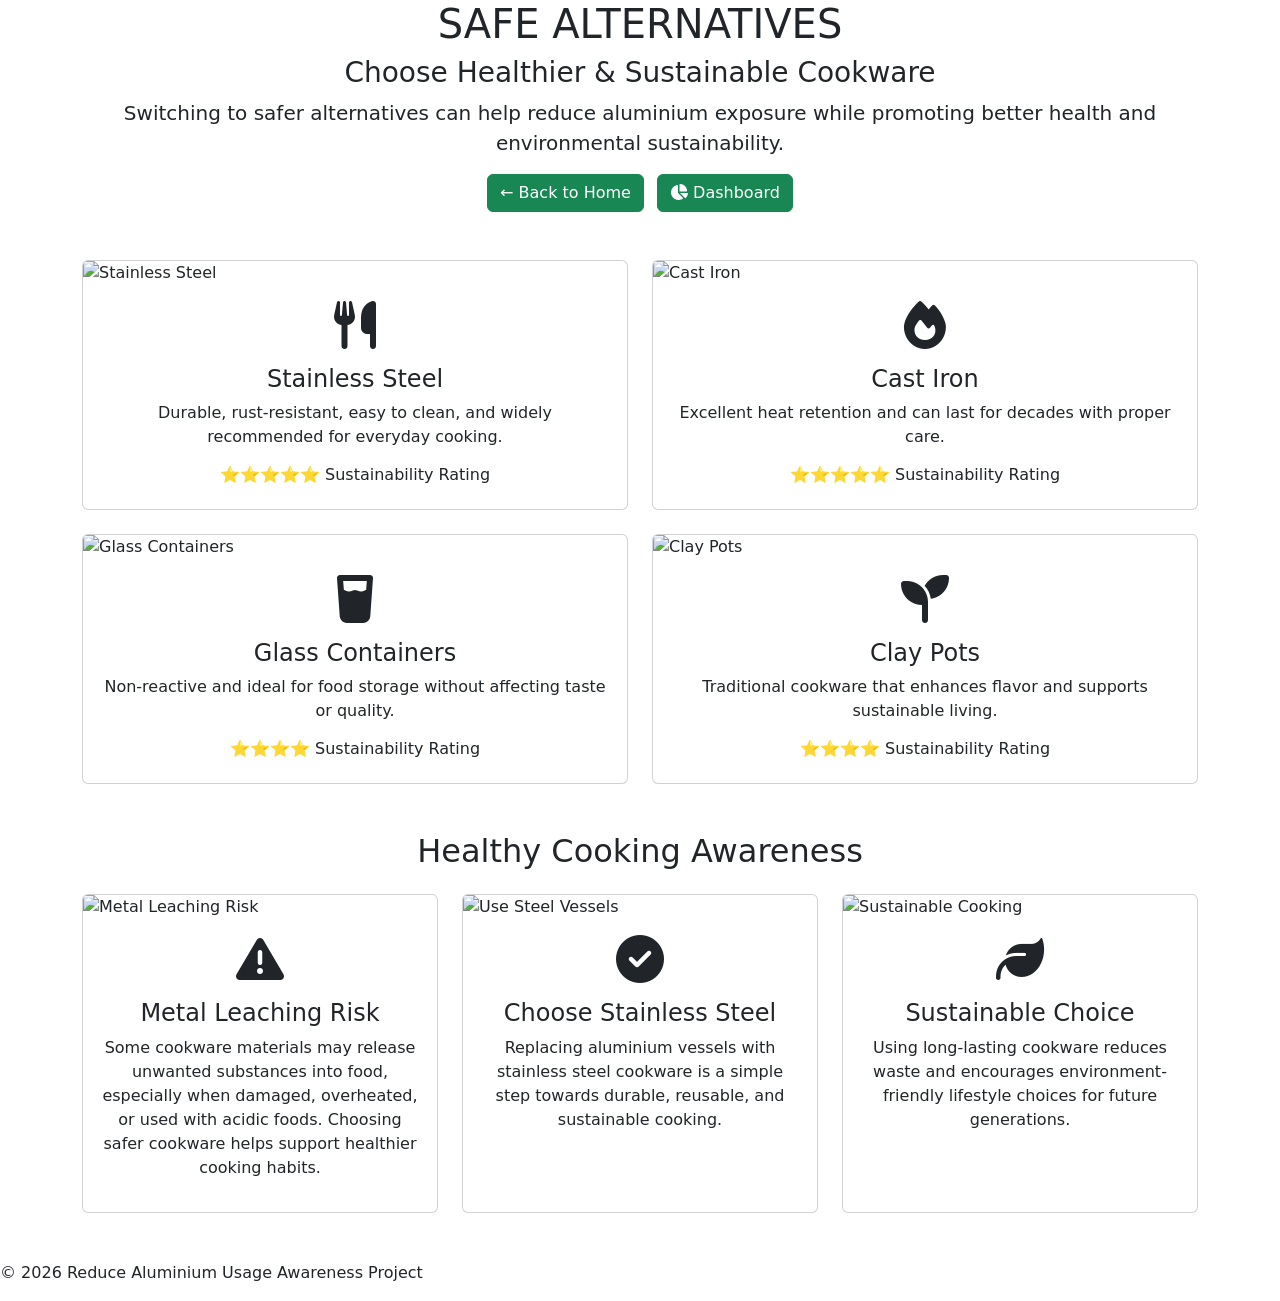
==== alternatives.html @ 0e7bb36b "Add files via upload" ====
<!DOCTYPE html>
<html lang="en">
<head>
<meta charset="UTF-8">
<meta name="viewport" content="width=device-width, initial-scale=1.0">

<title>Safe Alternatives</title>

<link href="https://cdn.jsdelivr.net/npm/bootstrap@5.3.3/dist/css/bootstrap.min.css" rel="stylesheet">
<link rel="stylesheet" href="https://cdnjs.cloudflare.com/ajax/libs/font-awesome/6.5.1/css/all.min.css">
<link rel="stylesheet" href="css/style.css">
</head>

<body>

<section class="hero text-center">
<div class="container">

<h1 class="main-title">
SAFE ALTERNATIVES
</h1>

<h3 class="hero-subtitle">
Choose Healthier & Sustainable Cookware
</h3>

<p class="lead">
Switching to safer alternatives can help reduce aluminium exposure while promoting better health and environmental sustainability.
</p>

<a href="index.html" class="btn btn-success">
← Back to Home
</a>

<a href="dashboard.html" class="btn btn-success ms-2">
<i class="fas fa-chart-pie"></i>
Dashboard
</a>

</div>
</section>

<div class="container my-5">

<div class="row g-4">

<div class="col-md-6">
<div class="card custom-card h-100">
<img src="images/steel.jpg" class="card-img-top" alt="Stainless Steel">
<div class="card-body text-center">
<i class="fas fa-utensils fa-3x mb-3"></i>
<h4>Stainless Steel</h4>
<p>Durable, rust-resistant, easy to clean, and widely recommended for everyday cooking.</p>
<h6>⭐⭐⭐⭐⭐ Sustainability Rating</h6>
</div>
</div>
</div>

<div class="col-md-6">
<div class="card custom-card h-100">
<img src="images/castriron.jpg" class="card-img-top" alt="Cast Iron">
<div class="card-body text-center">
<i class="fas fa-fire fa-3x mb-3"></i>
<h4>Cast Iron</h4>
<p>Excellent heat retention and can last for decades with proper care.</p>
<h6>⭐⭐⭐⭐⭐ Sustainability Rating</h6>
</div>
</div>
</div>

<div class="col-md-6">
<div class="card custom-card h-100">
<img src="images/glass.jpg" class="card-img-top" alt="Glass Containers">
<div class="card-body text-center">
<i class="fas fa-glass-water fa-3x mb-3"></i>
<h4>Glass Containers</h4>
<p>Non-reactive and ideal for food storage without affecting taste or quality.</p>
<h6>⭐⭐⭐⭐ Sustainability Rating</h6>
</div>
</div>
</div>

<div class="col-md-6">
<div class="card custom-card h-100">
<img src="images/claypot.jpg" class="card-img-top" alt="Clay Pots">
<div class="card-body text-center">
<i class="fas fa-seedling fa-3x mb-3"></i>
<h4>Clay Pots</h4>
<p>Traditional cookware that enhances flavor and supports sustainable living.</p>
<h6>⭐⭐⭐⭐ Sustainability Rating</h6>
</div>
</div>
</div>

</div>

</div>
<!-- Awareness Images Section -->

<div class="container my-5">

<h2 class="text-center mb-4">
Healthy Cooking Awareness
</h2>


<div class="row g-4">


<!-- Image 1 -->

<div class="col-md-4">

<div class="card custom-card h-100">

<img src="images/leaching-risk.jpeg" 
class="card-img-top" 
alt="Metal Leaching Risk">


<div class="card-body text-center">

<i class="fas fa-triangle-exclamation fa-3x mb-3"></i>

<h4>Metal Leaching Risk</h4>

<p>
Some cookware materials may release unwanted substances into food,
especially when damaged, overheated, or used with acidic foods.
Choosing safer cookware helps support healthier cooking habits.
</p>

</div>

</div>

</div>



<!-- Image 2 -->

<div class="col-md-4">

<div class="card custom-card h-100">


<img src="images/use-steel.jpeg"
class="card-img-top"
alt="Use Steel Vessels">


<div class="card-body text-center">


<i class="fas fa-check-circle fa-3x mb-3"></i>


<h4>Choose Stainless Steel</h4>


<p>
Replacing aluminium vessels with stainless steel cookware is a
simple step towards durable, reusable, and sustainable cooking.
</p>


</div>

</div>

</div>




<!-- Image 3 -->

<div class="col-md-4">

<div class="card custom-card h-100">


<img src="images/sustainable-cooking.jpeg"
class="card-img-top"
alt="Sustainable Cooking">


<div class="card-body text-center">


<i class="fas fa-leaf fa-3x mb-3"></i>


<h4>Sustainable Choice</h4>


<p>
Using long-lasting cookware reduces waste and encourages
environment-friendly lifestyle choices for future generations.
</p>


</div>

</div>

</div>


</div>

</div>

<footer>
<p>
© 2026 Reduce Aluminium Usage Awareness Project
</p>
</footer>

</body>
</html>
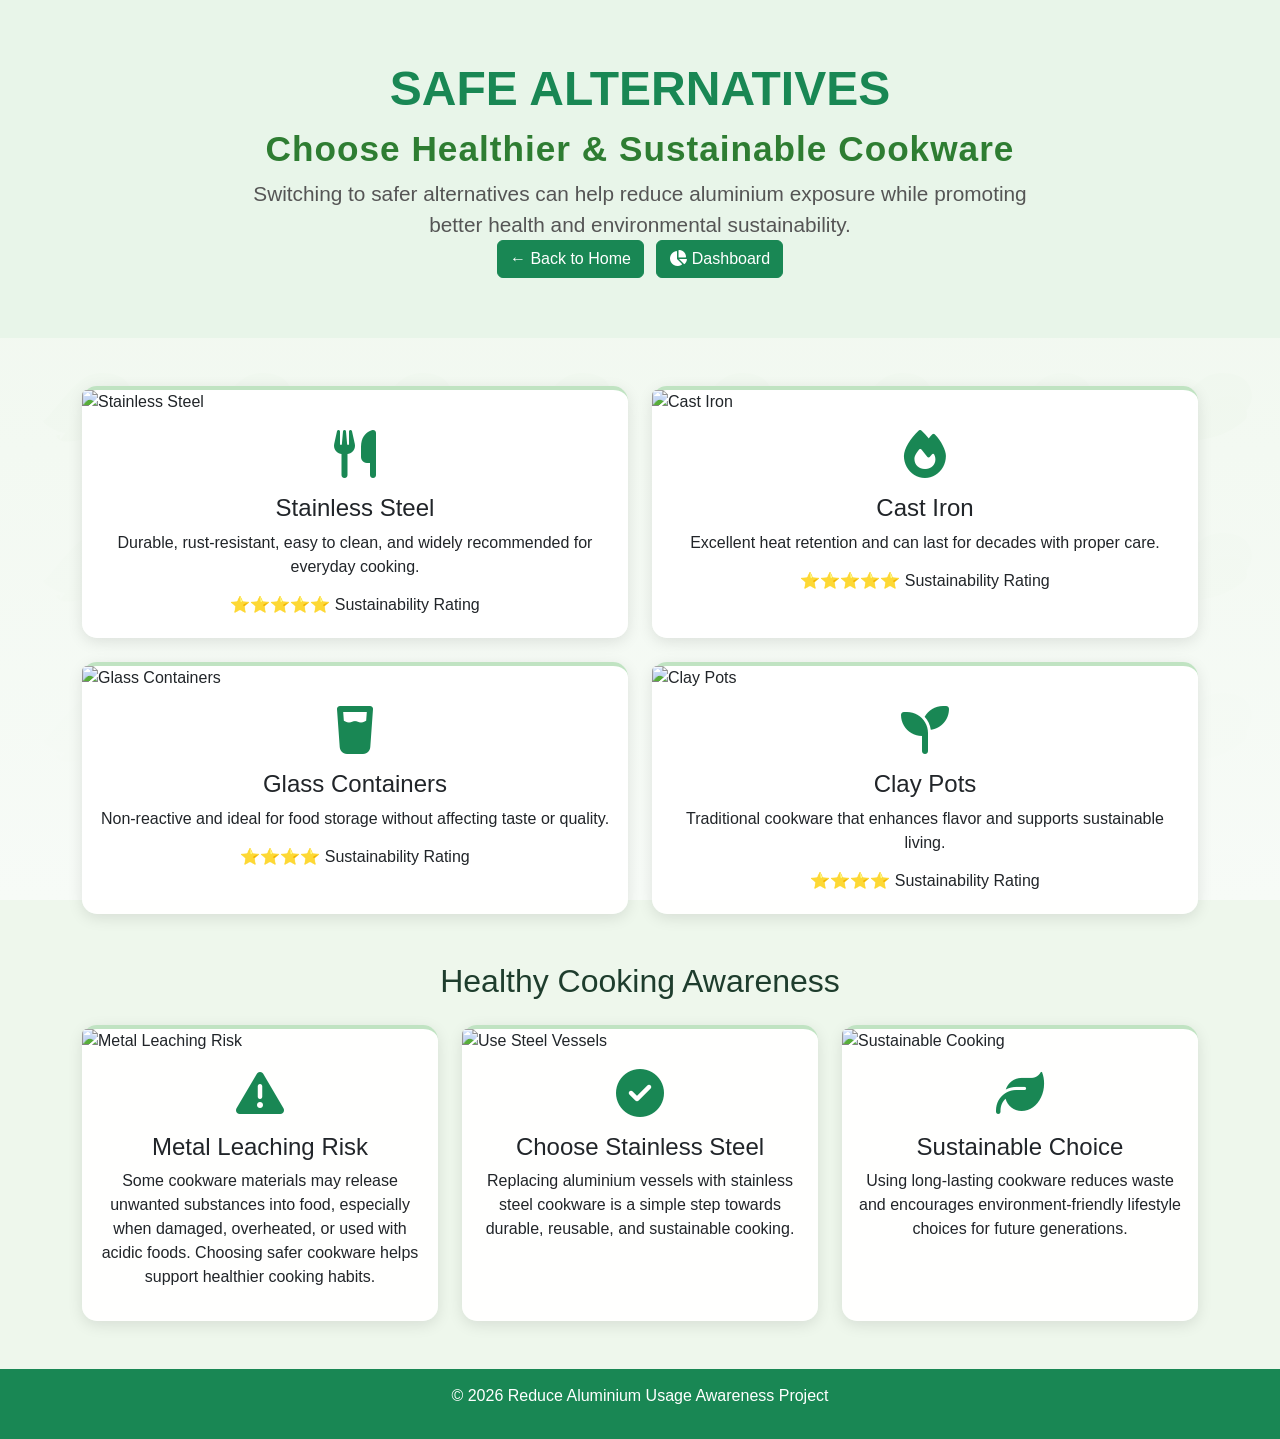
==== commit 06000d3d: "Fix HTML formatting and update stylesheet link" ====
--- a/alternatives.html
+++ b/alternatives.html
@@ -9,7 +9,7 @@
 
 <link href="https://cdn.jsdelivr.net/npm/bootstrap@5.3.3/dist/css/bootstrap.min.css" rel="stylesheet">
 <link rel="stylesheet" href="https://cdnjs.cloudflare.com/ajax/libs/font-awesome/6.5.1/css/all.min.css">
-<link rel="stylesheet" href="css/style.css">
+<link rel="stylesheet" href="style.css">
 </head>
 
 <body>
--- a/style.css
+++ b/style.css
@@ -0,0 +1,163 @@
+body{
+  font-family: Arial, sans-serif;
+  background-color: #eef7ec;
+  background-image:
+    linear-gradient(180deg, rgba(239,247,237,0.96), rgba(247,251,247,1)),
+    radial-gradient(circle at 20% 10%, rgba(255,255,255,0.85), transparent 18%),
+    radial-gradient(circle at 80% 30%, rgba(255,255,255,0.8), transparent 14%),
+    radial-gradient(circle at 50% 90%, rgba(220,241,214,0.8), transparent 18%),
+    url("data:image/svg+xml,%3Csvg xmlns='http://www.w3.org/2000/svg' width='160' height='160' viewBox='0 0 160 160'%3E%3Cpath fill='%2390c18a' d='M45 100c10-10 30-40 45-45s30 0 35 5 10 15 5 25-20 20-35 25-30 5-40 0-15-10-10-10z'/%3E%3Cpath fill='%2382b769' d='M60 120c10-12 25-35 35-40s20-5 25 0 10 15 5 20-20 15-35 18-25 5-30 2-5-5 0-5z'/%3E%3C/svg%3E");
+  background-repeat: repeat;
+  background-attachment: fixed;
+  color: #1e3d2d;
+  min-height: 100vh;
+  position: relative;
+  overflow-x: hidden;
+}
+
+body::before {
+  /* subtle, dense emoji pattern for a botanical feel */
+  content: "🌿 🌱 🍃 🌿 🌱 🍃 🌿 🌱 🍃 🌿 🌱 🍃 🌿 🌱 🍃 🌿 🌱 🍃\A\
+🌱 🍃 🌿 🌱 🍃 🌿 🌱 🍃 🌿 🌱 🍃 🌿 🌱 🍃 🌿 🌱 🍃\A\
+🍃 🌿 🌱 🍃 🌿 🌱 🍃 🌿 🌱 🍃 🌿 🌱 🍃 🌿 🌱 🍃\A\
+🌿 🌱 🍃 🌿 🌱 🍃 🌿 🌱 🍃 🌿 🌱 🍃 🌿 🌱 🍃 🌿 🌱 🍃";
+  position: fixed;
+  inset: 0;
+  pointer-events: none;
+  color: rgba(34, 139, 34, 0.06);
+  font-size: 1.7rem;
+  line-height: 2.2rem;
+  white-space: pre-wrap;
+  text-align: center;
+  z-index: 0;
+  mix-blend-mode: multiply;
+  transform: translateY(-6vh) rotate(-1deg);
+}
+
+.hero{
+  padding:60px 20px;
+  background:#e8f5e9;
+}
+
+.hero h1{
+font-size:3rem;
+font-weight:bold;
+color:#198754;
+}
+
+.hero p{
+font-size:1.3rem;
+}
+
+.custom-card{
+transition:0.3s;
+border:none;
+box-shadow:0 4px 10px rgba(0,0,0,0.1);
+}
+
+.custom-card:hover{
+transform:translateY(-8px);
+}
+
+.card-link{
+text-decoration:none;
+color:black;
+}
+
+footer{
+background:#198754;
+color:white;
+text-align:center;
+padding:15px;
+margin-top:30px;
+}
+.custom-card{
+border:none;
+border-radius:15px;
+box-shadow:0 4px 15px rgba(0,0,0,0.1);
+transition:0.3s;
+background:white;
+}
+
+.custom-card:hover{
+transform:translateY(-10px);
+}
+
+.custom-card i{
+color:#198754;
+}
+.hero-subtitle{
+font-size:2.2rem;
+font-weight:700;
+color:#2e7d32;
+letter-spacing:1px;
+margin-top:10px;
+}
+
+.lead{
+font-size: 1.2rem;
+max-width: 800px;
+margin: auto;
+color: #555;
+}
+.main-title{
+font-size:4rem;
+font-weight:800;
+color:#198754;
+text-transform:uppercase;
+margin-bottom:10px;
+}
+
+.hero-tagline{
+font-size:1.6rem;
+font-weight:500;
+color:#555;
+margin-bottom:20px;
+}
+
+.hero img{
+max-width:800px;
+width:100%;
+border-radius:15px;
+}
+
+.custom-card{
+  border:none;
+  border-radius:15px;
+  box-shadow:0 4px 15px rgba(0,0,0,0.1);
+  transition:0.3s;
+  background: rgba(255,255,255,0.95);
+  border-top: 4px solid rgba(76, 175, 80, 0.35);
+}
+
+.custom-card:hover{
+  transform:translateY(-10px);
+  box-shadow:0 15px 30px rgba(0,0,0,0.12);
+}
+
+.custom-card i{
+  color:#198754;
+}
+
+.hero img{
+  border: 6px solid rgba(76, 175, 80, 0.18);
+  box-shadow: 0 20px 40px rgba(76, 175, 80, 0.12);
+}
+
+.hero, .custom-card{
+  position: relative;
+  z-index: 1;
+}
+```css
+.card-img-top{
+height:250px;
+object-fit:cover;
+}
+```
+.custom-card{
+transition:0.3s;
+}
+
+.custom-card:hover{
+transform:translateY(-10px);
+}
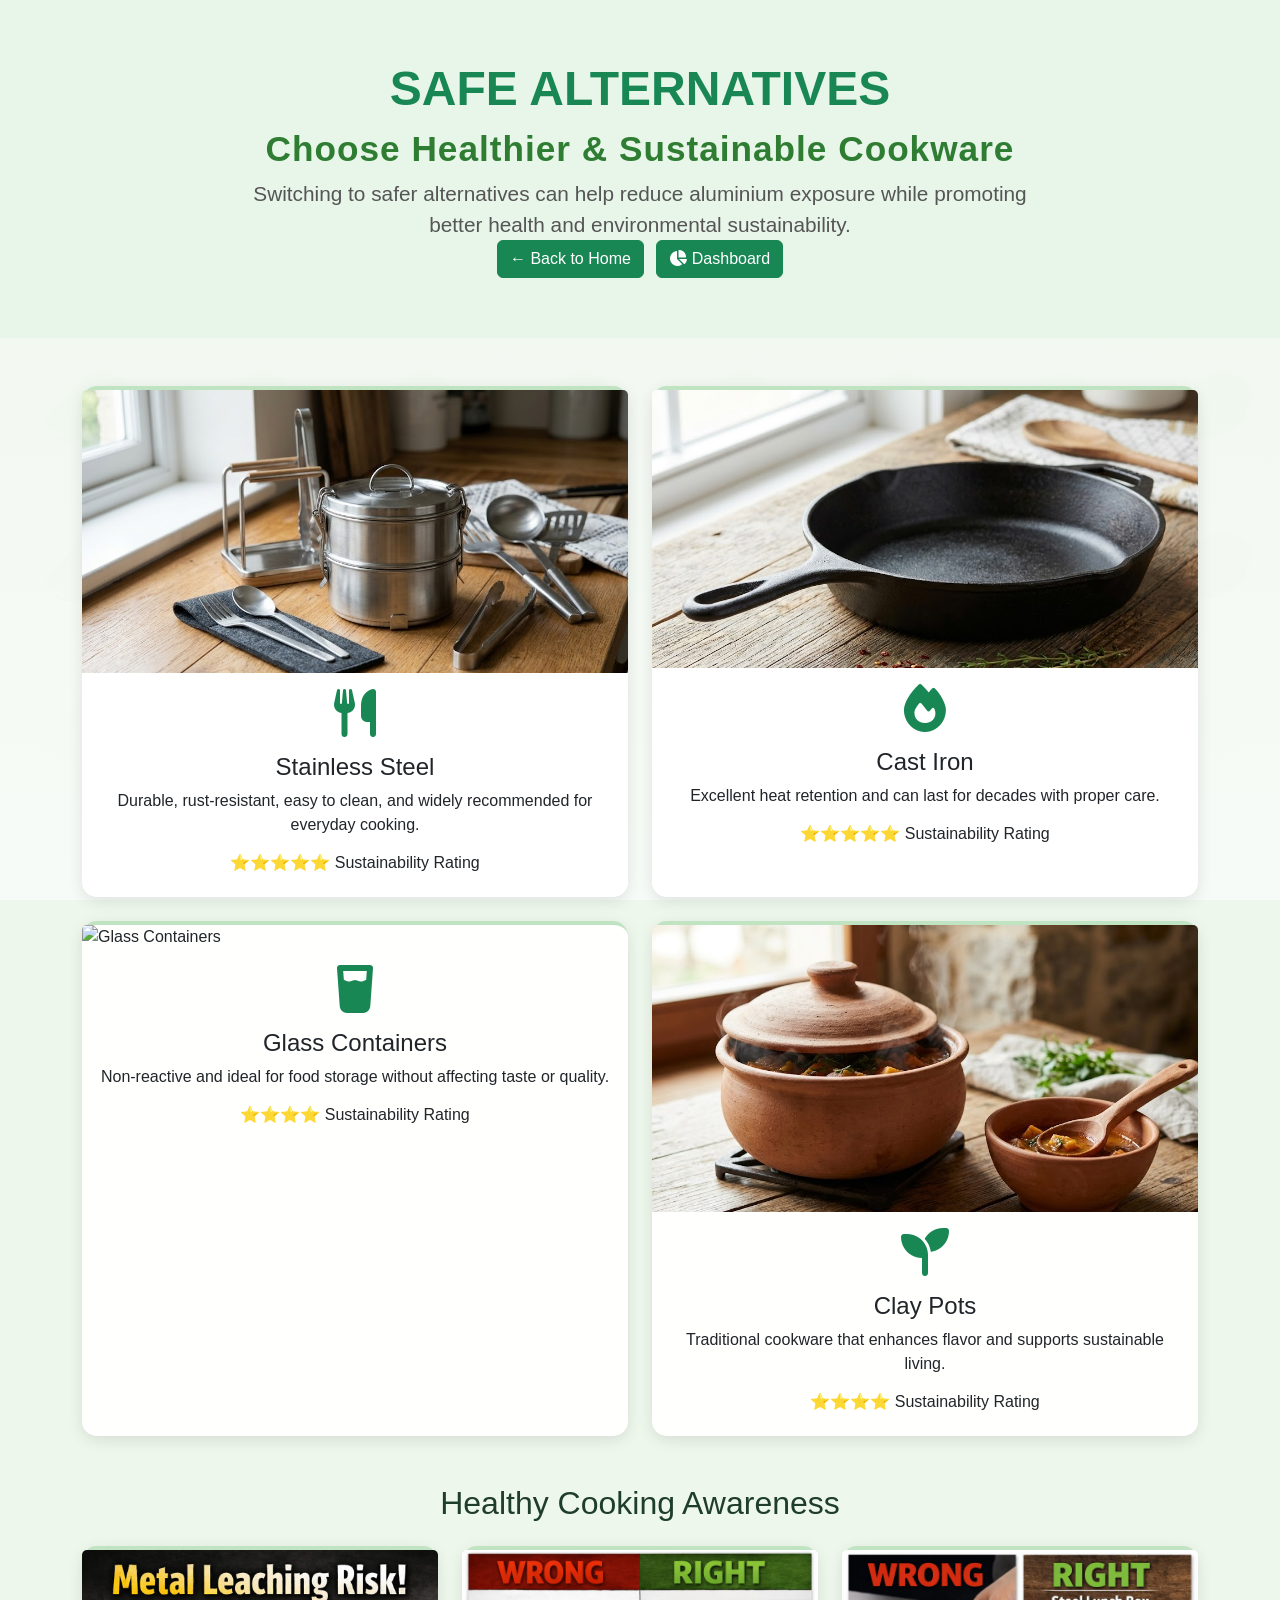
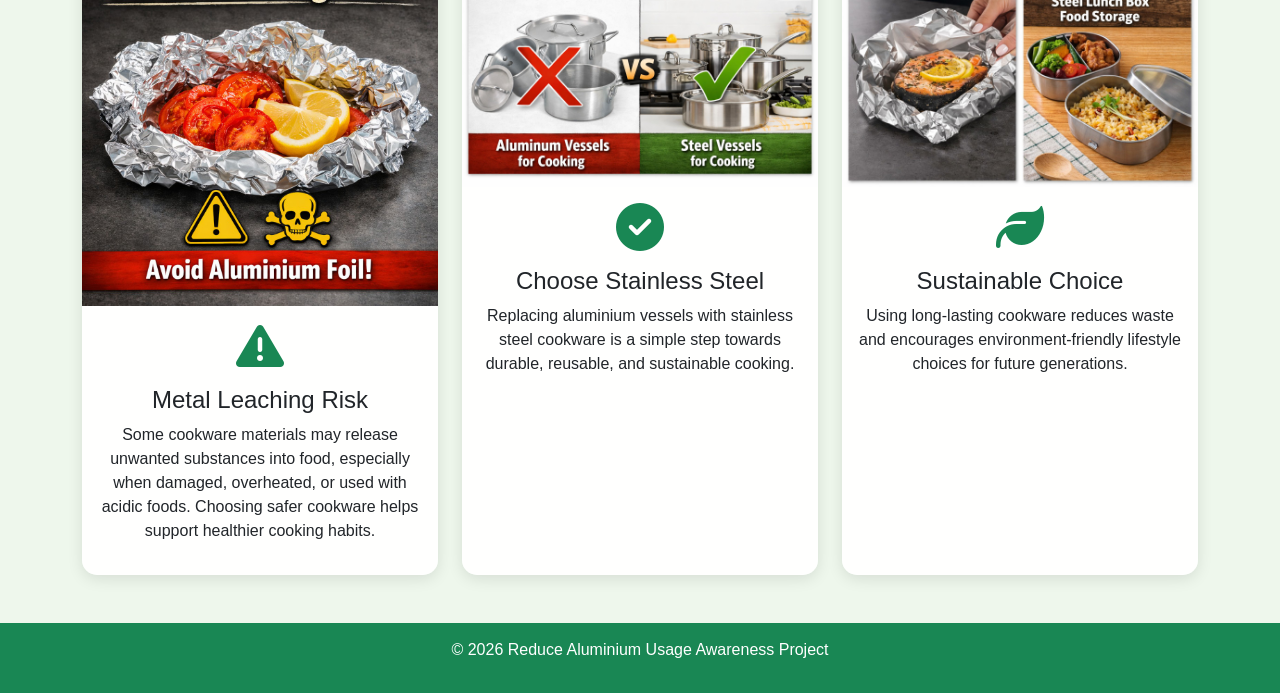
==== commit 74bf2530: "Update alternatives.html" ====
--- a/alternatives.html
+++ b/alternatives.html
@@ -47,7 +47,7 @@
 
 <div class="col-md-6">
 <div class="card custom-card h-100">
-<img src="images/steel.jpg" class="card-img-top" alt="Stainless Steel">
+<img src="steel.jpg" class="card-img-top" alt="Stainless Steel">
 <div class="card-body text-center">
 <i class="fas fa-utensils fa-3x mb-3"></i>
 <h4>Stainless Steel</h4>
@@ -59,7 +59,7 @@
 
 <div class="col-md-6">
 <div class="card custom-card h-100">
-<img src="images/castriron.jpg" class="card-img-top" alt="Cast Iron">
+<img src="castriron.jpg" class="card-img-top" alt="Cast Iron">
 <div class="card-body text-center">
 <i class="fas fa-fire fa-3x mb-3"></i>
 <h4>Cast Iron</h4>
@@ -83,7 +83,7 @@
 
 <div class="col-md-6">
 <div class="card custom-card h-100">
-<img src="images/claypot.jpg" class="card-img-top" alt="Clay Pots">
+<img src="claypot.jpg" class="card-img-top" alt="Clay Pots">
 <div class="card-body text-center">
 <i class="fas fa-seedling fa-3x mb-3"></i>
 <h4>Clay Pots</h4>
@@ -114,7 +114,7 @@
 
 <div class="card custom-card h-100">
 
-<img src="images/leaching-risk.jpeg" 
+<img src="leaching-risk.jpeg" 
 class="card-img-top" 
 alt="Metal Leaching Risk">
 
@@ -146,7 +146,7 @@
 <div class="card custom-card h-100">
 
 
-<img src="images/use-steel.jpeg"
+<img src="use-steel.jpeg"
 class="card-img-top"
 alt="Use Steel Vessels">
 
@@ -182,7 +182,7 @@
 <div class="card custom-card h-100">
 
 
-<img src="images/sustainable-cooking.jpeg"
+<img src="sustainable-cooking.jpeg"
 class="card-img-top"
 alt="Sustainable Cooking">
 
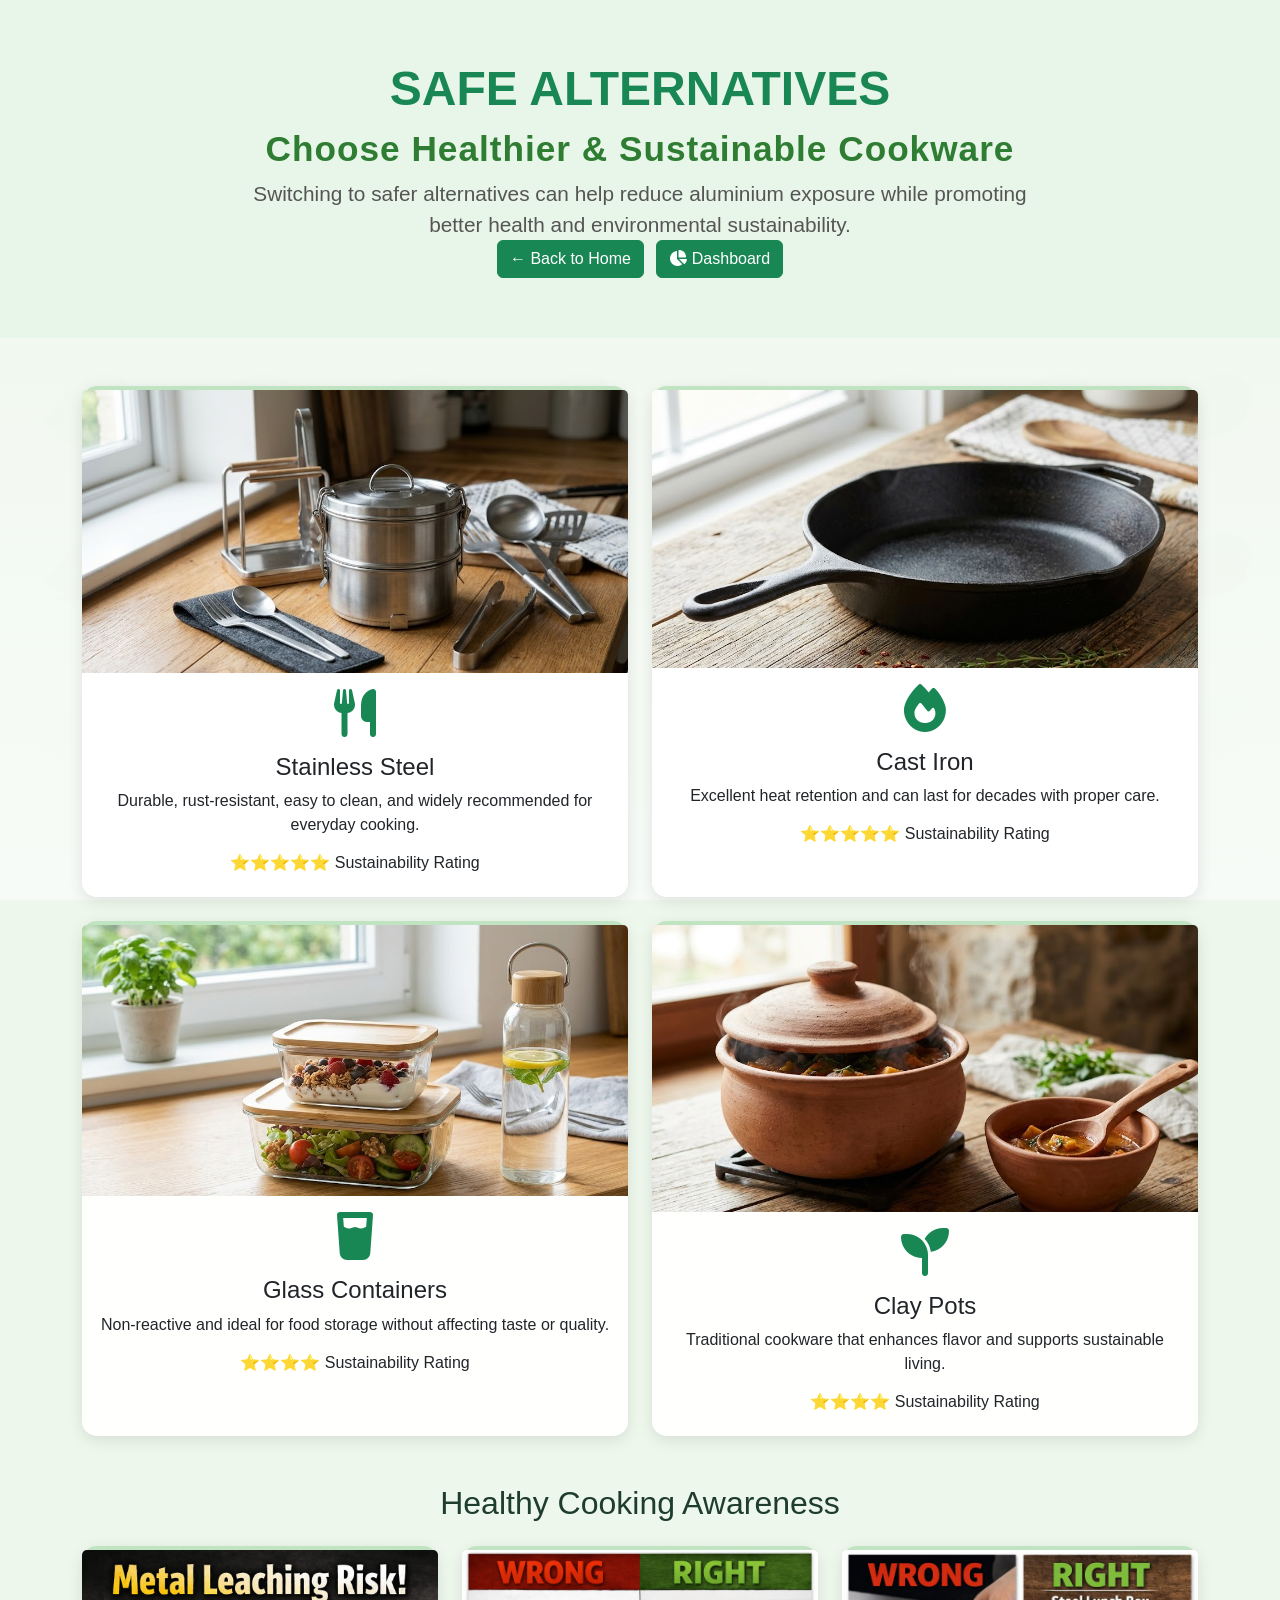
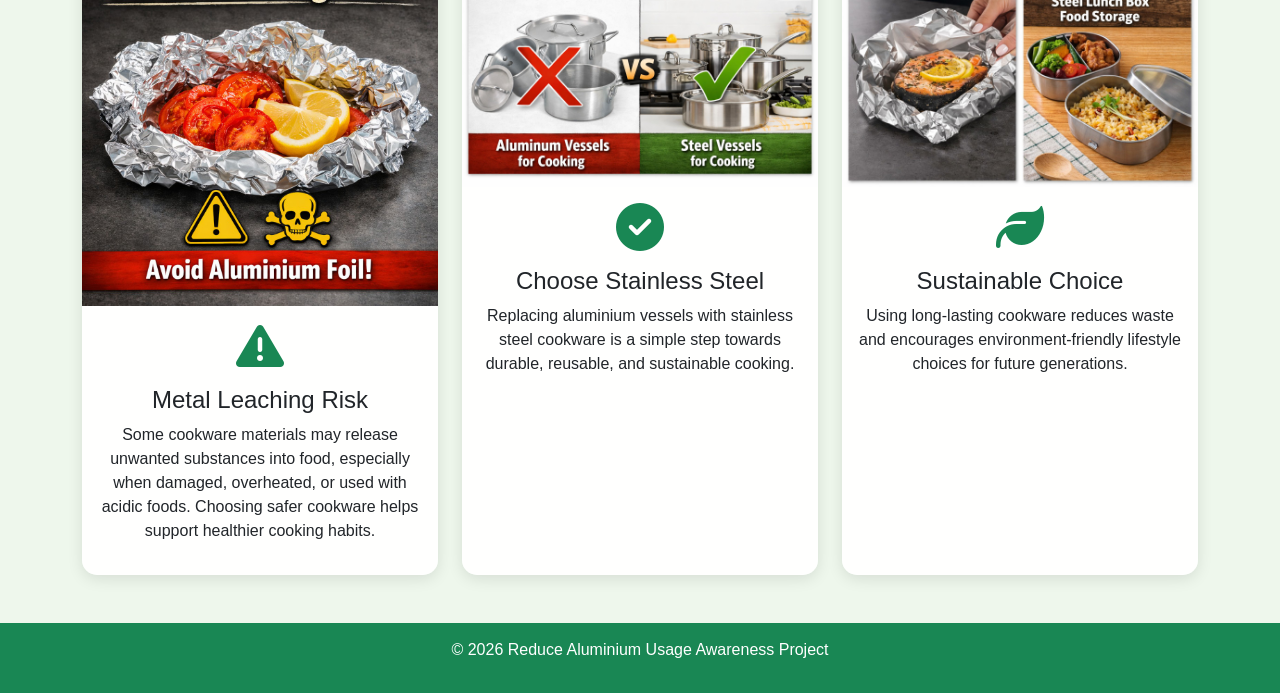
==== commit 4a35be78: "Restore alternatives.html content" ====
--- a/alternatives.html
+++ b/alternatives.html
@@ -71,7 +71,7 @@
 
 <div class="col-md-6">
 <div class="card custom-card h-100">
-<img src="images/glass.jpg" class="card-img-top" alt="Glass Containers">
+<img src="glass.jpg" class="card-img-top" alt="Glass Containers">
 <div class="card-body text-center">
 <i class="fas fa-glass-water fa-3x mb-3"></i>
 <h4>Glass Containers</h4>
